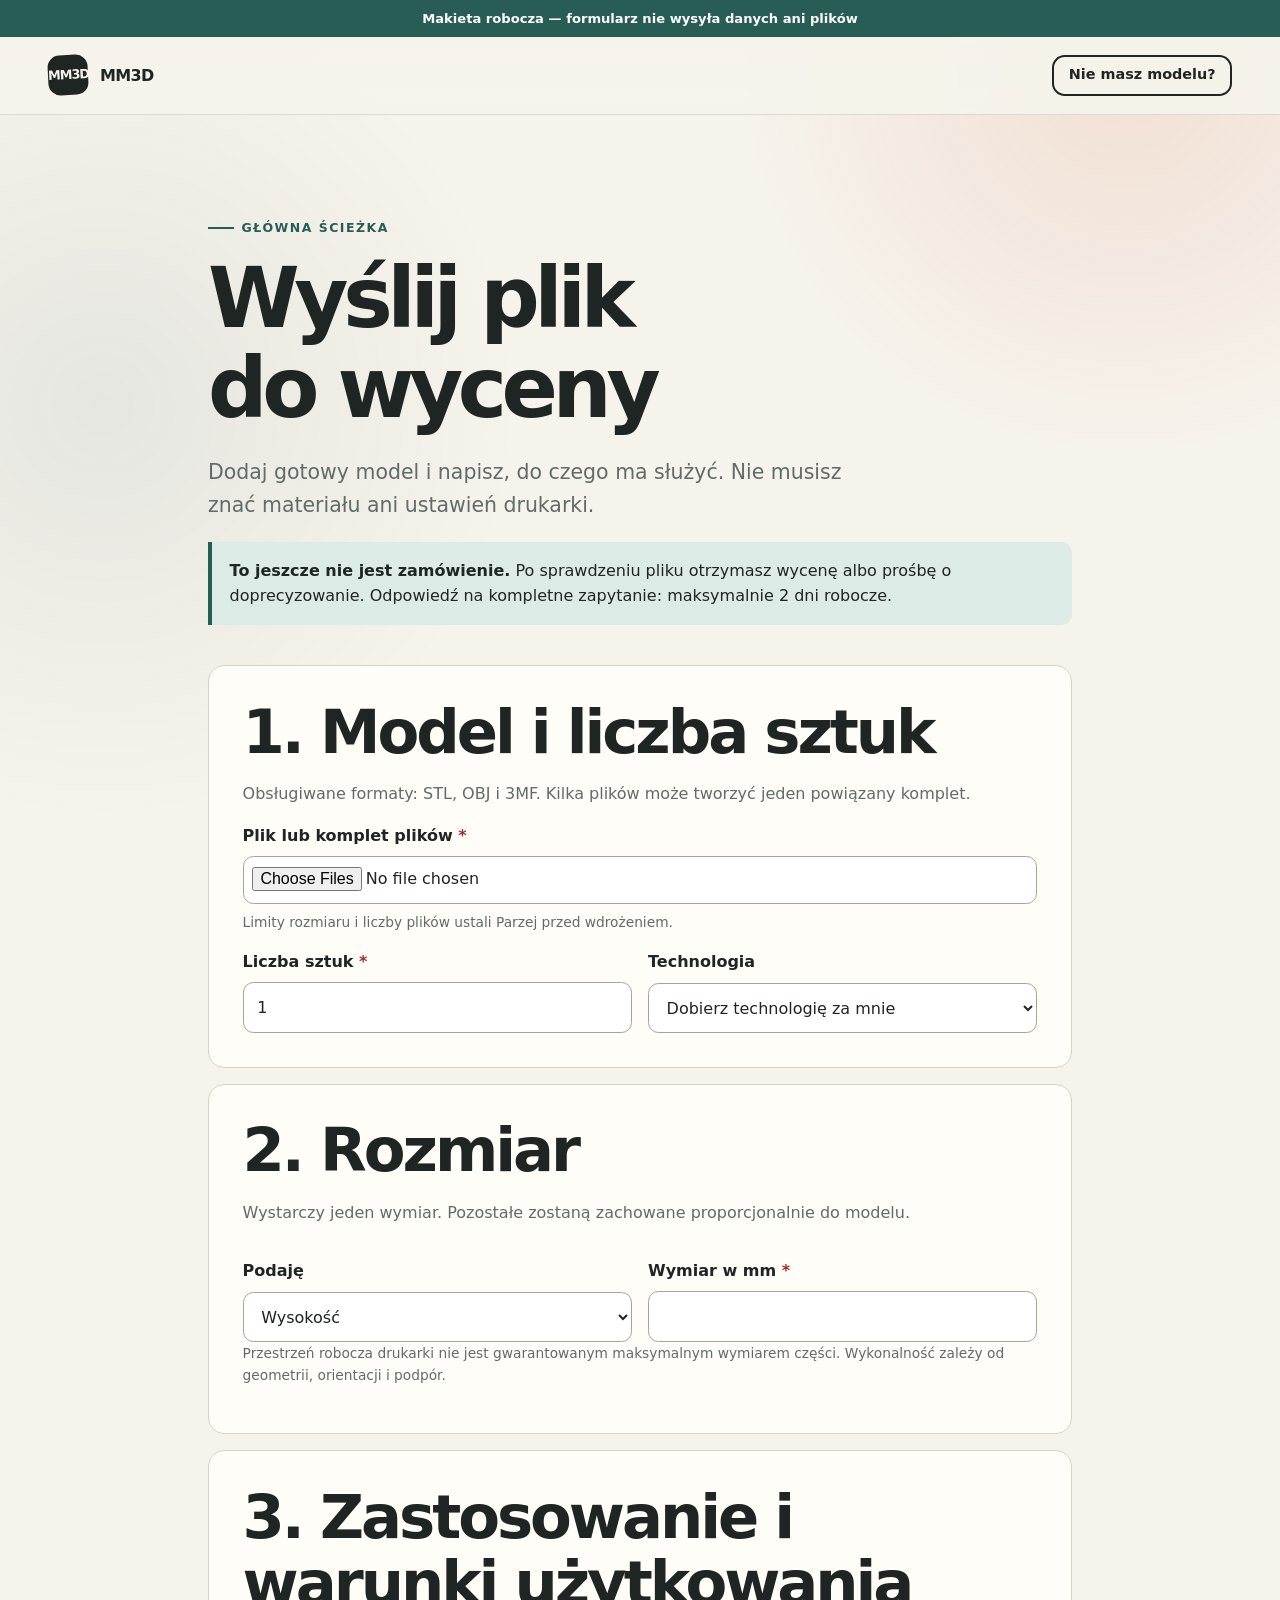
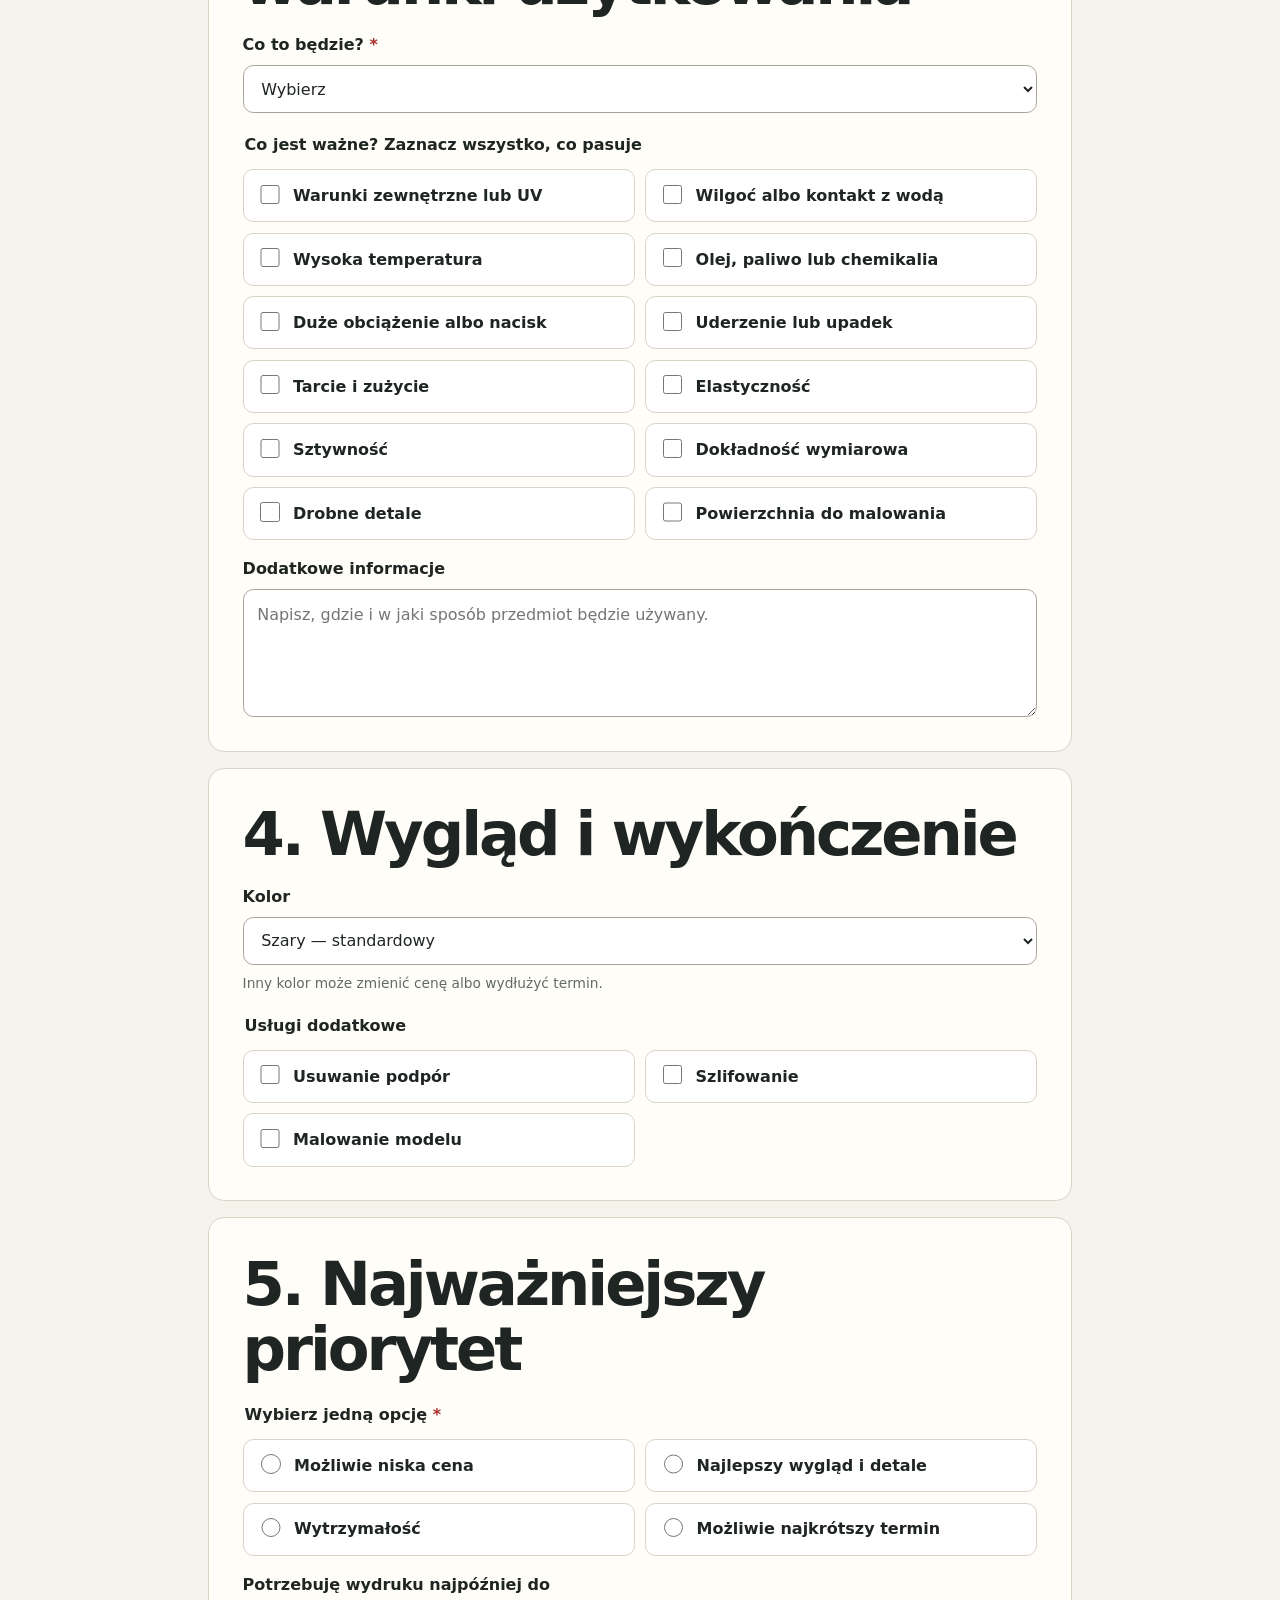
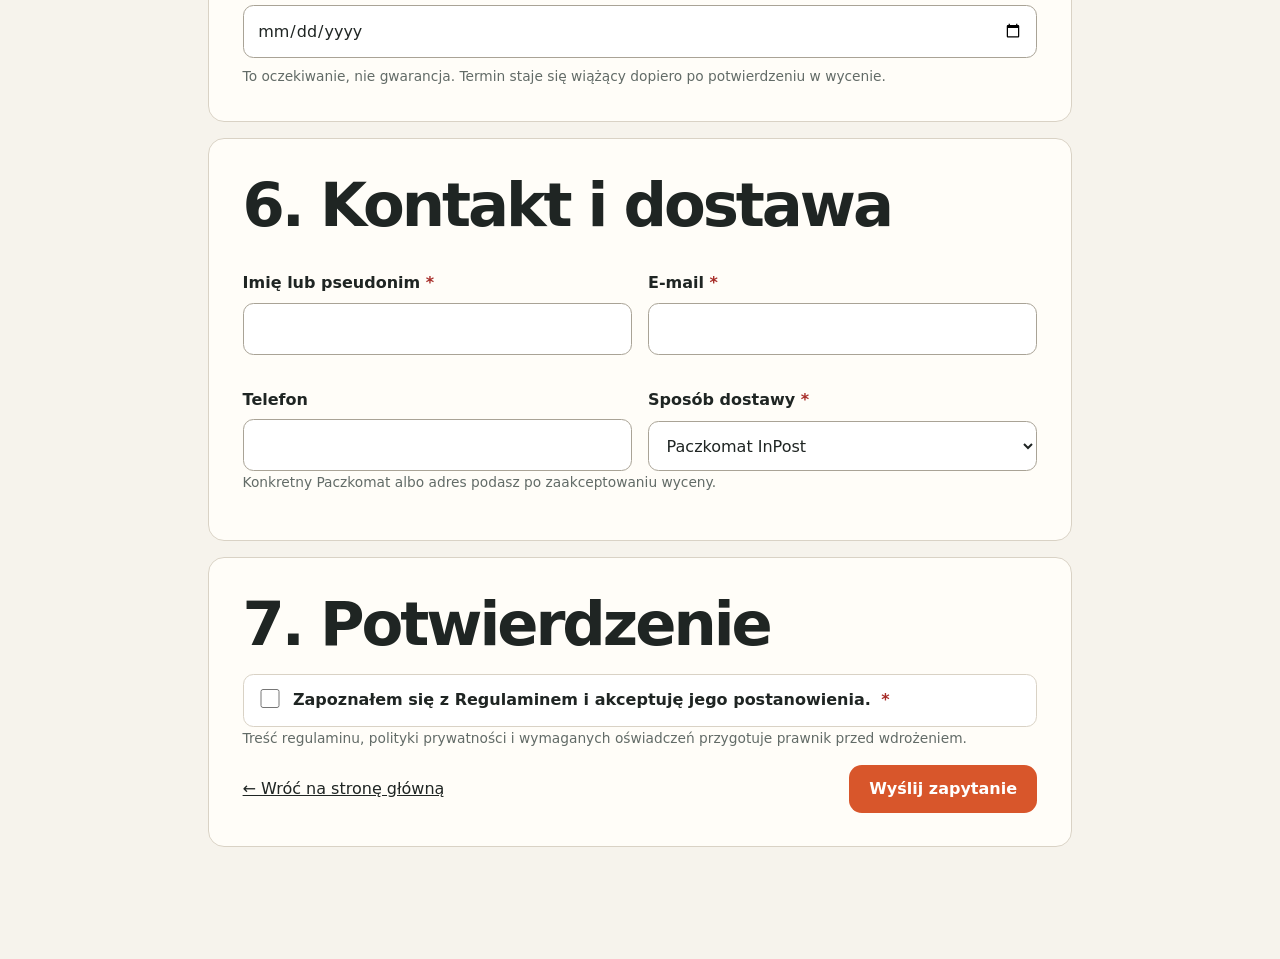
==== prototype/wycena-druku.html @ 3cea1b80 "Complete business handoff and first website prototype" ====
<!doctype html>
<html lang="pl">
  <head>
    <meta charset="utf-8">
    <meta name="viewport" content="width=device-width, initial-scale=1">
    <meta name="description" content="Wyślij plik do indywidualnej wyceny druku 3D w MM3D.">
    <title>Wyślij plik do wyceny — MM3D</title>
    <link rel="icon" href="favicon.svg" type="image/svg+xml">
    <link rel="stylesheet" href="styles.css">
    <script src="app.js" defer></script>
  </head>
  <body>
    <a class="skip-link" href="#main">Przejdź do formularza</a>
    <div class="prototype-banner">Makieta robocza — formularz nie wysyła danych ani plików</div>
    <header class="site-header">
      <div class="nav-shell">
        <a class="brand" href="index.html"><span class="brand-mark" aria-hidden="true">MM3D</span><span>MM3D</span></a>
        <a class="button secondary small" href="modelowanie.html">Nie masz modelu?</a>
      </div>
    </header>

    <main id="main">
      <header class="page-hero">
        <p class="eyebrow">Główna ścieżka</p>
        <h1>Wyślij plik do wyceny</h1>
        <p class="lead">Dodaj gotowy model i napisz, do czego ma służyć. Nie musisz znać materiału ani ustawień drukarki.</p>
        <div class="notice"><strong>To jeszcze nie jest zamówienie.</strong> Po sprawdzeniu pliku otrzymasz wycenę albo prośbę o doprecyzowanie. Odpowiedź na kompletne zapytanie: maksymalnie 2 dni robocze.</div>
      </header>

      <form class="form-shell" data-prototype-form>
        <section class="form-section">
          <h2>1. Model i liczba sztuk</h2>
          <p>Obsługiwane formaty: STL, OBJ i 3MF. Kilka plików może tworzyć jeden powiązany komplet.</p>
          <div class="field">
            <label for="print-files">Plik lub komplet plików <span class="required">*</span></label>
            <input id="print-files" name="print-files" type="file" accept=".stl,.obj,.3mf" multiple required>
            <span class="hint">Limity rozmiaru i liczby plików ustali Parzej przed wdrożeniem.</span>
          </div>
          <div class="field-grid">
            <div class="field"><label for="quantity">Liczba sztuk <span class="required">*</span></label><input id="quantity" name="quantity" type="number" min="1" value="1" required></div>
            <div class="field"><label for="technology">Technologia</label><select id="technology" name="technology"><option>Dobierz technologię za mnie</option><option>FDM</option><option>Druk żywiczny (SLA/MSLA)</option></select></div>
          </div>
        </section>

        <section class="form-section">
          <h2>2. Rozmiar</h2>
          <p>Wystarczy jeden wymiar. Pozostałe zostaną zachowane proporcjonalnie do modelu.</p>
          <div class="field-grid">
            <div class="field"><label for="dimension-type">Podaję</label><select id="dimension-type" name="dimension-type"><option>Wysokość</option><option>Szerokość</option><option>Długość</option></select></div>
            <div class="field"><label for="dimension">Wymiar w mm <span class="required">*</span></label><input id="dimension" name="dimension" type="number" min="0.1" step="0.1" required></div>
          </div>
          <p class="hint">Przestrzeń robocza drukarki nie jest gwarantowanym maksymalnym wymiarem części. Wykonalność zależy od geometrii, orientacji i podpór.</p>
        </section>

        <section class="form-section">
          <h2>3. Zastosowanie i warunki użytkowania</h2>
          <div class="field"><label for="use-type">Co to będzie? <span class="required">*</span></label><select id="use-type" name="use-type" required><option value="">Wybierz</option><option>Figurka lub dekoracja</option><option>Element gry albo modelarstwa</option><option>Część użytkowa</option><option>Obudowa</option><option>Część mechaniczna lub ruchoma</option><option>Prototyp</option><option>Inne</option></select></div>
          <fieldset>
            <legend>Co jest ważne? Zaznacz wszystko, co pasuje</legend>
            <div class="choice-grid">
              <label class="choice"><input type="checkbox" name="conditions" value="uv">Warunki zewnętrzne lub UV</label>
              <label class="choice"><input type="checkbox" name="conditions" value="water">Wilgoć albo kontakt z wodą</label>
              <label class="choice"><input type="checkbox" name="conditions" value="temperature">Wysoka temperatura</label>
              <label class="choice"><input type="checkbox" name="conditions" value="chemicals">Olej, paliwo lub chemikalia</label>
              <label class="choice"><input type="checkbox" name="conditions" value="load">Duże obciążenie albo nacisk</label>
              <label class="choice"><input type="checkbox" name="conditions" value="impact">Uderzenie lub upadek</label>
              <label class="choice"><input type="checkbox" name="conditions" value="friction">Tarcie i zużycie</label>
              <label class="choice"><input type="checkbox" name="conditions" value="flexible">Elastyczność</label>
              <label class="choice"><input type="checkbox" name="conditions" value="rigid">Sztywność</label>
              <label class="choice"><input type="checkbox" name="conditions" value="precise">Dokładność wymiarowa</label>
              <label class="choice"><input type="checkbox" name="conditions" value="details">Drobne detale</label>
              <label class="choice"><input type="checkbox" name="conditions" value="painting">Powierzchnia do malowania</label>
            </div>
          </fieldset>
          <div class="field"><label for="usage-notes">Dodatkowe informacje</label><textarea id="usage-notes" name="usage-notes" placeholder="Napisz, gdzie i w jaki sposób przedmiot będzie używany."></textarea></div>
        </section>

        <section class="form-section">
          <h2>4. Wygląd i wykończenie</h2>
          <div class="field"><label for="color">Kolor</label><select id="color" name="color"><option>Szary — standardowy</option><option>Czarny</option><option>Biały</option><option>Bez preferencji</option><option>Inny — opiszę w uwagach</option></select><span class="hint">Inny kolor może zmienić cenę albo wydłużyć termin.</span></div>
          <fieldset>
            <legend>Usługi dodatkowe</legend>
            <div class="choice-grid">
              <label class="choice"><input type="checkbox" name="finishing" value="supports">Usuwanie podpór</label>
              <label class="choice"><input type="checkbox" name="finishing" value="sanding">Szlifowanie</label>
              <label class="choice"><input type="checkbox" name="finishing" value="painting">Malowanie modelu</label>
            </div>
          </fieldset>
        </section>

        <section class="form-section">
          <h2>5. Najważniejszy priorytet</h2>
          <fieldset>
            <legend>Wybierz jedną opcję <span class="required">*</span></legend>
            <div class="choice-grid">
              <label class="choice"><input type="radio" name="priority" value="price" required>Możliwie niska cena</label>
              <label class="choice"><input type="radio" name="priority" value="appearance">Najlepszy wygląd i detale</label>
              <label class="choice"><input type="radio" name="priority" value="strength">Wytrzymałość</label>
              <label class="choice"><input type="radio" name="priority" value="deadline">Możliwie najkrótszy termin</label>
            </div>
          </fieldset>
          <div class="field"><label for="wanted-date">Potrzebuję wydruku najpóźniej do</label><input id="wanted-date" name="wanted-date" type="date"><span class="hint">To oczekiwanie, nie gwarancja. Termin staje się wiążący dopiero po potwierdzeniu w wycenie.</span></div>
        </section>

        <section class="form-section">
          <h2>6. Kontakt i dostawa</h2>
          <div class="field-grid">
            <div class="field"><label for="name">Imię lub pseudonim <span class="required">*</span></label><input id="name" name="name" autocomplete="name" required></div>
            <div class="field"><label for="email">E-mail <span class="required">*</span></label><input id="email" name="email" type="email" autocomplete="email" required></div>
            <div class="field"><label for="phone">Telefon</label><input id="phone" name="phone" type="tel" autocomplete="tel"></div>
            <div class="field"><label for="delivery">Sposób dostawy <span class="required">*</span></label><select id="delivery" name="delivery" required><option>Paczkomat InPost</option><option>Kurier InPost</option></select></div>
          </div>
          <p class="hint">Konkretny Paczkomat albo adres podasz po zaakceptowaniu wyceny.</p>
        </section>

        <section class="form-section">
          <h2>7. Potwierdzenie</h2>
          <label class="choice"><input type="checkbox" name="terms" required>Zapoznałem się z Regulaminem i akceptuję jego postanowienia. <span class="required">*</span></label>
          <p class="hint">Treść regulaminu, polityki prywatności i wymaganych oświadczeń przygotuje prawnik przed wdrożeniem.</p>
          <div class="form-actions"><a href="index.html">← Wróć na stronę główną</a><button class="button" type="submit">Wyślij zapytanie</button></div>
          <div class="form-result" tabindex="-1" data-form-result>To jest makieta. W produkcyjnej stronie zobaczysz tu numer sprawy i otrzymasz podsumowanie e-mailem.</div>
        </section>
      </form>
    </main>
  </body>
</html>
---- prototype/styles.css ----
:root {
  color-scheme: light;
  --ink: #1f2523;
  --muted: #626b67;
  --paper: #f6f3ec;
  --surface: #fffdf8;
  --surface-strong: #ebe5d8;
  --line: #d9d2c5;
  --brand: #d8562b;
  --brand-dark: #9f3718;
  --accent: #275d54;
  --accent-soft: #dcebe5;
  --focus: #1167d8;
  --danger: #a72c28;
  --shadow: 0 18px 50px rgb(31 37 35 / 10%);
  --radius-sm: 0.65rem;
  --radius: 1rem;
  --radius-lg: 1.5rem;
  --max: 74rem;
}

* {
  box-sizing: border-box;
}

html {
  scroll-behavior: smooth;
}

body {
  margin: 0;
  background: var(--paper);
  color: var(--ink);
  font-family: Inter, ui-sans-serif, system-ui, -apple-system, BlinkMacSystemFont, "Segoe UI", sans-serif;
  line-height: 1.6;
}

body::before {
  position: fixed;
  inset: 0;
  z-index: -1;
  background:
    radial-gradient(circle at 88% 8%, rgb(216 86 43 / 12%), transparent 24rem),
    radial-gradient(circle at 8% 45%, rgb(39 93 84 / 8%), transparent 26rem);
  content: "";
  pointer-events: none;
}

a {
  color: inherit;
}

img,
svg {
  display: block;
  max-width: 100%;
}

button,
input,
select,
textarea {
  font: inherit;
}

:focus-visible {
  outline: 3px solid var(--focus);
  outline-offset: 3px;
}

.skip-link {
  position: fixed;
  top: 0.75rem;
  left: 0.75rem;
  z-index: 100;
  padding: 0.7rem 1rem;
  border-radius: var(--radius-sm);
  background: var(--ink);
  color: white;
  transform: translateY(-160%);
}

.skip-link:focus {
  transform: translateY(0);
}

.site-header {
  position: sticky;
  top: 0;
  z-index: 20;
  border-bottom: 1px solid rgb(217 210 197 / 80%);
  background: rgb(246 243 236 / 92%);
  backdrop-filter: blur(12px);
}

.nav-shell,
.section,
.hero,
.footer-shell {
  width: min(calc(100% - 2rem), var(--max));
  margin-inline: auto;
}

.nav-shell {
  display: flex;
  min-height: 4.8rem;
  align-items: center;
  justify-content: space-between;
  gap: 1.2rem;
}

.brand {
  display: inline-flex;
  align-items: center;
  gap: 0.75rem;
  color: var(--ink);
  font-weight: 900;
  letter-spacing: -0.04em;
  text-decoration: none;
}

.brand-mark {
  display: grid;
  width: 2.5rem;
  height: 2.5rem;
  place-items: center;
  border-radius: 0.75rem;
  background: var(--ink);
  color: var(--paper);
  font-size: 0.8rem;
  letter-spacing: -0.08em;
  transform: rotate(-3deg);
}

.nav-links {
  display: flex;
  align-items: center;
  gap: 1.25rem;
}

.nav-links a:not(.button) {
  color: var(--muted);
  font-size: 0.95rem;
  font-weight: 700;
  text-decoration: none;
}

.nav-links a:hover {
  color: var(--ink);
}

.menu-button {
  display: none;
  min-width: 2.8rem;
  min-height: 2.8rem;
  border: 1px solid var(--line);
  border-radius: var(--radius-sm);
  background: var(--surface);
  color: var(--ink);
  font-weight: 800;
}

.hero {
  display: grid;
  min-height: 40rem;
  align-items: center;
  grid-template-columns: minmax(0, 1.08fr) minmax(19rem, 0.92fr);
  gap: clamp(2rem, 6vw, 6rem);
  padding-block: clamp(4rem, 9vw, 7.5rem);
}

.eyebrow {
  display: inline-flex;
  align-items: center;
  gap: 0.5rem;
  margin: 0 0 1rem;
  color: var(--accent);
  font-size: 0.78rem;
  font-weight: 900;
  letter-spacing: 0.12em;
  text-transform: uppercase;
}

.eyebrow::before {
  width: 1.6rem;
  height: 2px;
  background: currentColor;
  content: "";
}

h1,
h2,
h3,
p {
  margin-top: 0;
}

h1,
h2,
h3 {
  line-height: 1.08;
  text-wrap: balance;
}

h1 {
  max-width: 12ch;
  margin-bottom: 1.4rem;
  font-size: clamp(3rem, 8vw, 6.4rem);
  letter-spacing: -0.065em;
}

h2 {
  margin-bottom: 1rem;
  font-size: clamp(2rem, 4.8vw, 3.8rem);
  letter-spacing: -0.05em;
}

h3 {
  margin-bottom: 0.65rem;
  font-size: 1.25rem;
  letter-spacing: -0.025em;
}

.lead {
  max-width: 42rem;
  color: var(--muted);
  font-size: clamp(1.05rem, 2vw, 1.28rem);
}

.actions {
  display: flex;
  flex-wrap: wrap;
  gap: 0.8rem;
  margin-top: 2rem;
}

.button {
  display: inline-flex;
  min-height: 3rem;
  align-items: center;
  justify-content: center;
  gap: 0.55rem;
  padding: 0.78rem 1.15rem;
  border: 2px solid transparent;
  border-radius: 0.8rem;
  background: var(--brand);
  color: white;
  font-weight: 850;
  line-height: 1.1;
  text-align: center;
  text-decoration: none;
  transition: transform 160ms ease, background 160ms ease;
}

.button:hover {
  background: var(--brand-dark);
  transform: translateY(-2px);
}

.button.secondary {
  border-color: var(--ink);
  background: transparent;
  color: var(--ink);
}

.button.secondary:hover {
  background: var(--ink);
  color: white;
}

.button.small {
  min-height: 2.6rem;
  padding: 0.65rem 0.9rem;
  font-size: 0.9rem;
}

.hero-art {
  position: relative;
  min-height: 31rem;
}

.machine-card {
  position: absolute;
  inset: 2.2rem 0 0 2rem;
  overflow: hidden;
  border: 1px solid rgb(255 255 255 / 30%);
  border-radius: 2rem;
  background: var(--ink);
  box-shadow: var(--shadow);
  color: white;
  transform: rotate(2deg);
}

.machine-card::before,
.machine-card::after {
  position: absolute;
  border-radius: 50%;
  content: "";
}

.machine-card::before {
  top: -5rem;
  right: -4rem;
  width: 17rem;
  height: 17rem;
  background: var(--brand);
  opacity: 0.85;
}

.machine-card::after {
  bottom: -7rem;
  left: -6rem;
  width: 19rem;
  height: 19rem;
  border: 3rem solid var(--accent);
  opacity: 0.75;
}

.machine-grid {
  position: absolute;
  inset: 0;
  background-image:
    linear-gradient(rgb(255 255 255 / 6%) 1px, transparent 1px),
    linear-gradient(90deg, rgb(255 255 255 / 6%) 1px, transparent 1px);
  background-size: 2rem 2rem;
}

.machine-copy {
  position: absolute;
  right: 2rem;
  bottom: 2rem;
  left: 2rem;
  z-index: 2;
}

.machine-copy strong {
  display: block;
  max-width: 9ch;
  margin-bottom: 0.8rem;
  font-size: clamp(2rem, 5vw, 4.2rem);
  line-height: 0.92;
  letter-spacing: -0.06em;
}

.floating-note {
  position: absolute;
  top: 0;
  left: 0;
  z-index: 3;
  max-width: 13rem;
  padding: 1rem 1.1rem;
  border: 1px solid var(--line);
  border-radius: var(--radius);
  background: var(--surface);
  box-shadow: 0 12px 35px rgb(31 37 35 / 14%);
  font-size: 0.9rem;
  font-weight: 800;
  transform: rotate(-4deg);
}

.trust-row {
  display: grid;
  width: min(calc(100% - 2rem), var(--max));
  margin: -1.5rem auto 0;
  border: 1px solid var(--line);
  border-radius: var(--radius-lg);
  background: var(--surface);
  box-shadow: 0 10px 30px rgb(31 37 35 / 6%);
  grid-template-columns: repeat(3, 1fr);
}

.trust-item {
  padding: 1.25rem 1.5rem;
  text-align: center;
}

.trust-item + .trust-item {
  border-left: 1px solid var(--line);
}

.trust-item strong {
  display: block;
}

.trust-item span {
  color: var(--muted);
  font-size: 0.9rem;
}

.section {
  padding-block: clamp(4.5rem, 9vw, 8rem);
}

.section.compact {
  padding-block: 3.5rem;
}

.section-head {
  display: flex;
  align-items: end;
  justify-content: space-between;
  gap: 2rem;
  margin-bottom: 2.5rem;
}

.section-head > div {
  max-width: 48rem;
}

.section-head p {
  max-width: 37rem;
  color: var(--muted);
}

.grid-2,
.grid-3,
.grid-4 {
  display: grid;
  gap: 1rem;
}

.grid-2 {
  grid-template-columns: repeat(2, minmax(0, 1fr));
}

.grid-3 {
  grid-template-columns: repeat(3, minmax(0, 1fr));
}

.grid-4 {
  grid-template-columns: repeat(4, minmax(0, 1fr));
}

.card {
  border: 1px solid var(--line);
  border-radius: var(--radius);
  background: var(--surface);
  box-shadow: 0 8px 25px rgb(31 37 35 / 4%);
}

.card-body {
  padding: 1.4rem;
}

.service-card {
  display: flex;
  min-height: 20rem;
  flex-direction: column;
  justify-content: space-between;
  padding: 1.6rem;
}

.service-card.primary {
  background: var(--ink);
  color: white;
}

.service-card p {
  color: var(--muted);
}

.service-card.primary p {
  color: rgb(255 255 255 / 72%);
}

.service-number {
  color: var(--brand);
  font-size: 0.8rem;
  font-weight: 900;
  letter-spacing: 0.12em;
}

.steps {
  counter-reset: steps;
}

.step {
  position: relative;
  padding: 1.5rem 1.2rem 1.2rem;
  border-top: 2px solid var(--ink);
  counter-increment: steps;
}

.step::before {
  display: grid;
  width: 2rem;
  height: 2rem;
  margin-bottom: 1.5rem;
  place-items: center;
  border-radius: 50%;
  background: var(--ink);
  color: white;
  content: counter(steps, decimal-leading-zero);
  font-size: 0.72rem;
  font-weight: 900;
}

.step p,
.muted {
  color: var(--muted);
}

.human-panel {
  display: grid;
  overflow: hidden;
  border-radius: var(--radius-lg);
  background: var(--accent);
  color: white;
  grid-template-columns: 1.1fr 0.9fr;
}

.human-copy {
  padding: clamp(2rem, 6vw, 5rem);
}

.human-copy p {
  max-width: 42rem;
  color: rgb(255 255 255 / 78%);
}

.human-side {
  display: grid;
  min-height: 25rem;
  place-items: center;
  background:
    linear-gradient(135deg, transparent 44%, rgb(255 255 255 / 9%) 44% 56%, transparent 56%),
    var(--brand);
  background-size: 4rem 4rem;
}

.human-side span {
  max-width: 9ch;
  font-size: clamp(2rem, 5vw, 4.5rem);
  font-weight: 900;
  line-height: 0.94;
  letter-spacing: -0.06em;
  text-align: center;
  transform: rotate(-5deg);
}

.portfolio-grid {
  display: grid;
  grid-template-columns: repeat(12, 1fr);
  gap: 1rem;
}

.portfolio-card {
  grid-column: span 4;
  overflow: hidden;
}

.portfolio-card.wide {
  grid-column: span 8;
}

.portfolio-visual {
  position: relative;
  min-height: 18rem;
  overflow: hidden;
  background: var(--surface-strong);
}

.portfolio-visual::before,
.portfolio-visual::after {
  position: absolute;
  content: "";
}

.portfolio-visual::before {
  top: 20%;
  left: 25%;
  width: 48%;
  height: 58%;
  border-radius: 38% 62% 48% 52% / 55% 35% 65% 45%;
  background: var(--accent);
  box-shadow: 1.2rem 1.2rem 0 rgb(216 86 43 / 40%);
  transform: rotate(-8deg);
}

.portfolio-visual.resin::before {
  border-radius: 40% 40% 18% 18%;
  background: var(--brand);
  box-shadow: inset 0 -2rem 0 rgb(31 37 35 / 18%);
}

.portfolio-visual.utility::before {
  top: 27%;
  left: 19%;
  width: 62%;
  height: 43%;
  border-radius: 1rem;
  background: var(--ink);
  box-shadow: inset 0 0 0 1.7rem var(--accent-soft);
}

.tag-list {
  display: flex;
  flex-wrap: wrap;
  gap: 0.4rem;
}

.tag {
  display: inline-flex;
  padding: 0.28rem 0.55rem;
  border-radius: 99rem;
  background: var(--accent-soft);
  color: var(--accent);
  font-size: 0.72rem;
  font-weight: 900;
  letter-spacing: 0.04em;
  text-transform: uppercase;
}

.faq-list {
  max-width: 54rem;
  margin-inline: auto;
}

details {
  border-top: 1px solid var(--line);
}

details:last-child {
  border-bottom: 1px solid var(--line);
}

summary {
  padding: 1.35rem 2.5rem 1.35rem 0;
  cursor: pointer;
  font-size: 1.05rem;
  font-weight: 850;
}

details p {
  max-width: 47rem;
  padding-bottom: 1.2rem;
  color: var(--muted);
}

.cta-panel {
  padding: clamp(2rem, 6vw, 5rem);
  border-radius: var(--radius-lg);
  background: var(--ink);
  color: white;
  text-align: center;
}

.cta-panel h2,
.cta-panel p {
  margin-inline: auto;
}

.cta-panel p {
  max-width: 42rem;
  color: rgb(255 255 255 / 72%);
}

.cta-panel .actions {
  justify-content: center;
}

.cta-panel .button.secondary {
  border-color: white;
  color: white;
}

.site-footer {
  margin-top: 4rem;
  border-top: 1px solid var(--line);
}

.footer-shell {
  display: grid;
  padding-block: 3rem;
  grid-template-columns: 1.2fr 0.8fr;
  gap: 2rem;
}

.footer-links {
  display: flex;
  flex-wrap: wrap;
  justify-content: flex-end;
  gap: 1rem;
}

.footer-links a {
  color: var(--muted);
}

.prototype-banner {
  padding: 0.5rem 1rem;
  background: var(--accent);
  color: white;
  font-size: 0.82rem;
  font-weight: 800;
  text-align: center;
}

.page-hero {
  width: min(calc(100% - 2rem), 54rem);
  margin-inline: auto;
  padding-block: clamp(3.5rem, 8vw, 6rem) 2.5rem;
}

.page-hero h1 {
  max-width: 15ch;
  font-size: clamp(2.8rem, 7vw, 5.2rem);
}

.form-shell {
  width: min(calc(100% - 2rem), 54rem);
  margin-inline: auto;
  padding-bottom: 6rem;
}

.form-section {
  margin-bottom: 1rem;
  padding: clamp(1.25rem, 4vw, 2.1rem);
  border: 1px solid var(--line);
  border-radius: var(--radius);
  background: var(--surface);
}

.form-section > p {
  color: var(--muted);
}

.field-grid {
  display: grid;
  grid-template-columns: repeat(2, minmax(0, 1fr));
  gap: 1rem;
}

.field {
  display: grid;
  gap: 0.45rem;
  margin-top: 1rem;
}

.field.full {
  grid-column: 1 / -1;
}

label,
legend {
  font-weight: 800;
}

.hint {
  color: var(--muted);
  font-size: 0.86rem;
}

input,
select,
textarea {
  width: 100%;
  min-height: 3rem;
  padding: 0.75rem 0.85rem;
  border: 1px solid #a9a396;
  border-radius: var(--radius-sm);
  background: white;
  color: var(--ink);
}

textarea {
  min-height: 8rem;
  resize: vertical;
}

input[type="file"] {
  padding: 0.55rem;
}

fieldset {
  min-width: 0;
  margin: 1.2rem 0 0;
  padding: 0;
  border: 0;
}

.choice-grid {
  display: grid;
  grid-template-columns: repeat(2, minmax(0, 1fr));
  gap: 0.65rem;
  margin-top: 0.7rem;
}

.choice {
  display: flex;
  min-height: 3.2rem;
  align-items: start;
  gap: 0.65rem;
  padding: 0.8rem;
  border: 1px solid var(--line);
  border-radius: var(--radius-sm);
  background: white;
  font-weight: 650;
}

.choice input {
  width: 1.2rem;
  min-height: 1.2rem;
  margin-top: 0.1rem;
}

.notice {
  padding: 1rem 1.1rem;
  border-left: 4px solid var(--accent);
  border-radius: 0 var(--radius-sm) var(--radius-sm) 0;
  background: var(--accent-soft);
}

.notice.warning {
  border-left-color: var(--brand);
  background: #f7e5dc;
}

.required {
  color: var(--danger);
}

.form-actions {
  display: flex;
  align-items: center;
  justify-content: space-between;
  gap: 1rem;
  margin-top: 1rem;
}

.form-result {
  display: none;
  margin-top: 1rem;
  padding: 1rem;
  border-radius: var(--radius-sm);
  background: var(--accent-soft);
  color: var(--accent);
  font-weight: 800;
}

.form-result.visible {
  display: block;
}

@media (max-width: 58rem) {
  .menu-button {
    display: inline-grid;
    place-items: center;
  }

  .nav-links {
    position: absolute;
    top: 100%;
    right: 1rem;
    left: 1rem;
    display: none;
    align-items: stretch;
    padding: 1rem;
    border: 1px solid var(--line);
    border-radius: var(--radius);
    background: var(--surface);
    box-shadow: var(--shadow);
    flex-direction: column;
  }

  .nav-links.open {
    display: flex;
  }

  .hero {
    min-height: auto;
    grid-template-columns: 1fr;
  }

  .hero-art {
    min-height: 25rem;
  }

  .grid-4 {
    grid-template-columns: repeat(2, minmax(0, 1fr));
  }

  .grid-3 {
    grid-template-columns: 1fr;
  }

  .human-panel,
  .footer-shell {
    grid-template-columns: 1fr;
  }

  .portfolio-card,
  .portfolio-card.wide {
    grid-column: span 6;
  }

  .footer-links {
    justify-content: flex-start;
  }
}

@media (max-width: 40rem) {
  .nav-shell,
  .section,
  .hero,
  .footer-shell,
  .trust-row,
  .page-hero,
  .form-shell {
    width: min(calc(100% - 1.25rem), var(--max));
  }

  .nav-shell {
    min-height: 4.2rem;
  }

  h1 {
    font-size: clamp(2.65rem, 15vw, 4.3rem);
  }

  .hero {
    padding-top: 3rem;
  }

  .hero-art {
    min-height: 22rem;
  }

  .machine-card {
    inset: 1.5rem 0 0 0.8rem;
  }

  .floating-note {
    left: -0.2rem;
  }

  .trust-row,
  .grid-2,
  .grid-4,
  .field-grid,
  .choice-grid {
    grid-template-columns: 1fr;
  }

  .trust-item + .trust-item {
    border-top: 1px solid var(--line);
    border-left: 0;
  }

  .section-head,
  .form-actions {
    align-items: stretch;
    flex-direction: column;
  }

  .portfolio-card,
  .portfolio-card.wide {
    grid-column: 1 / -1;
  }

  .actions .button,
  .form-actions .button {
    width: 100%;
  }
}

@media (prefers-reduced-motion: reduce) {
  *,
  *::before,
  *::after {
    scroll-behavior: auto !important;
    transition-duration: 0.01ms !important;
  }
}
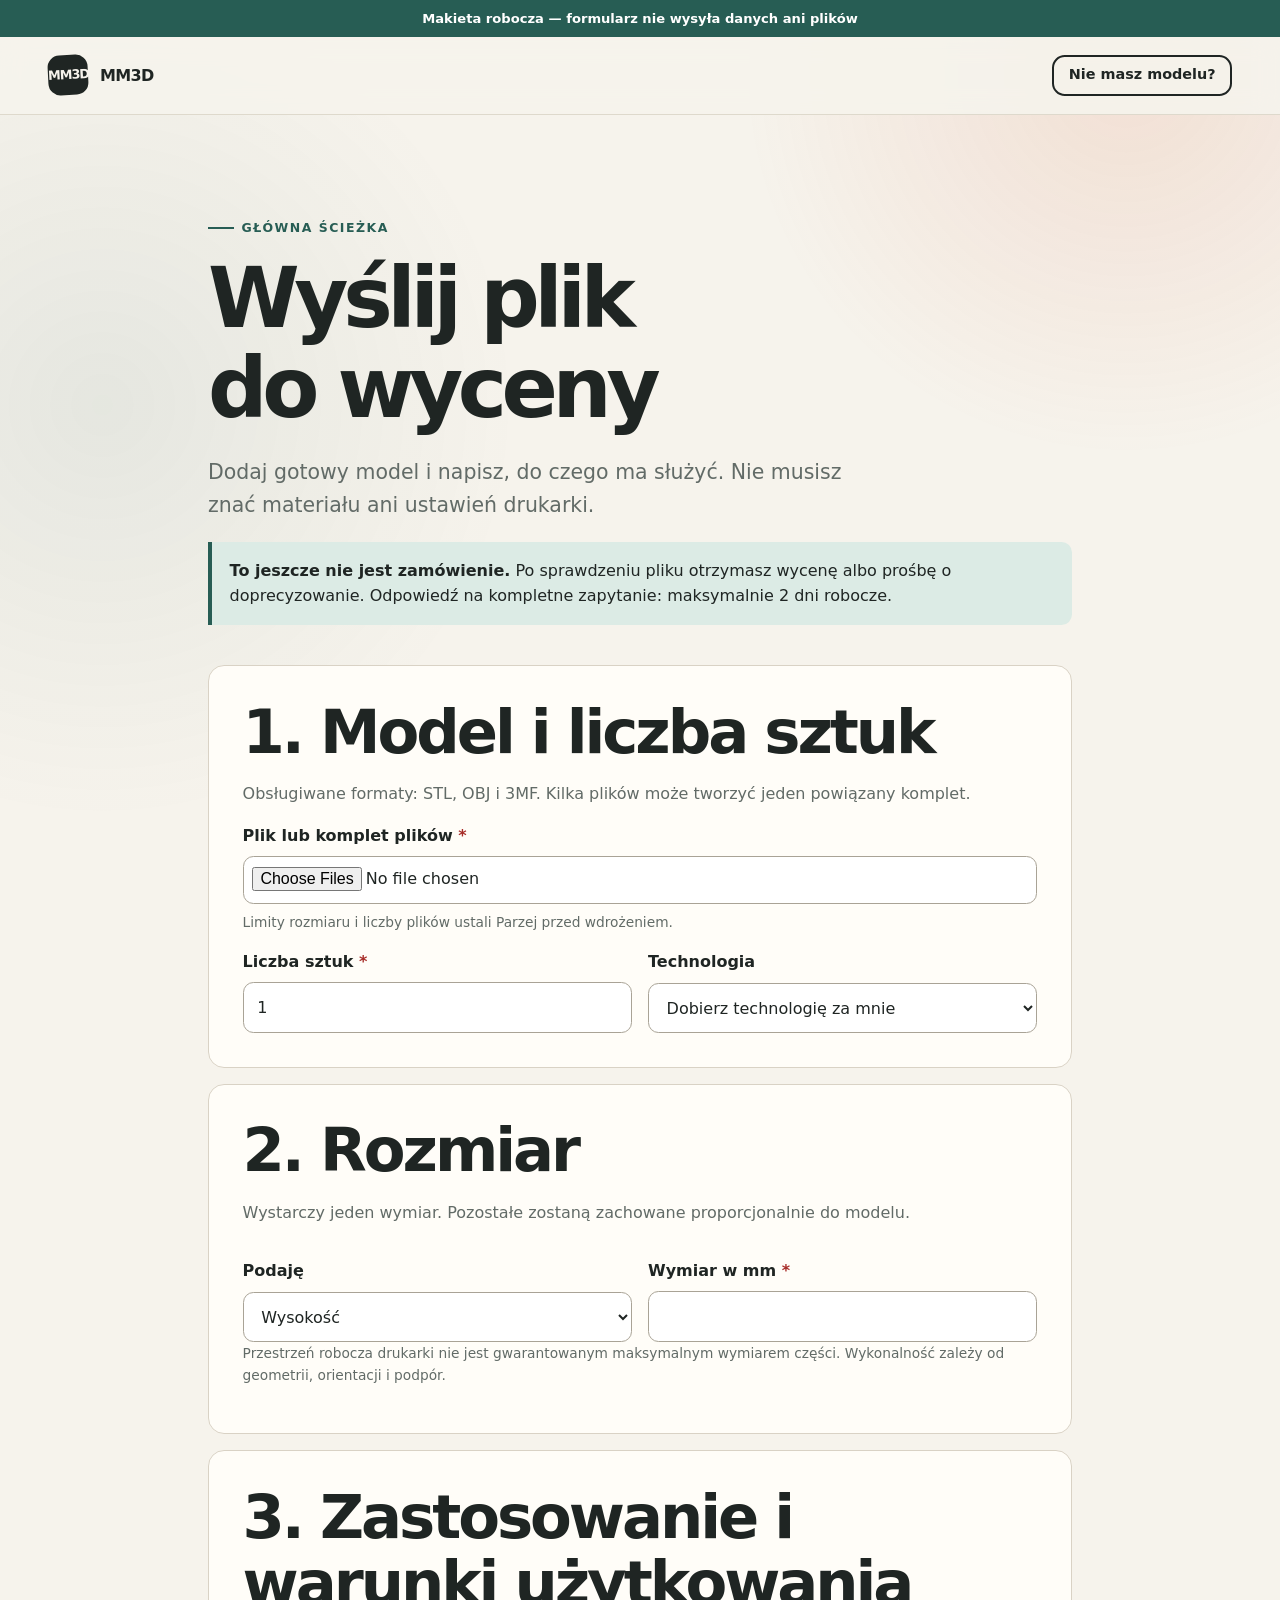
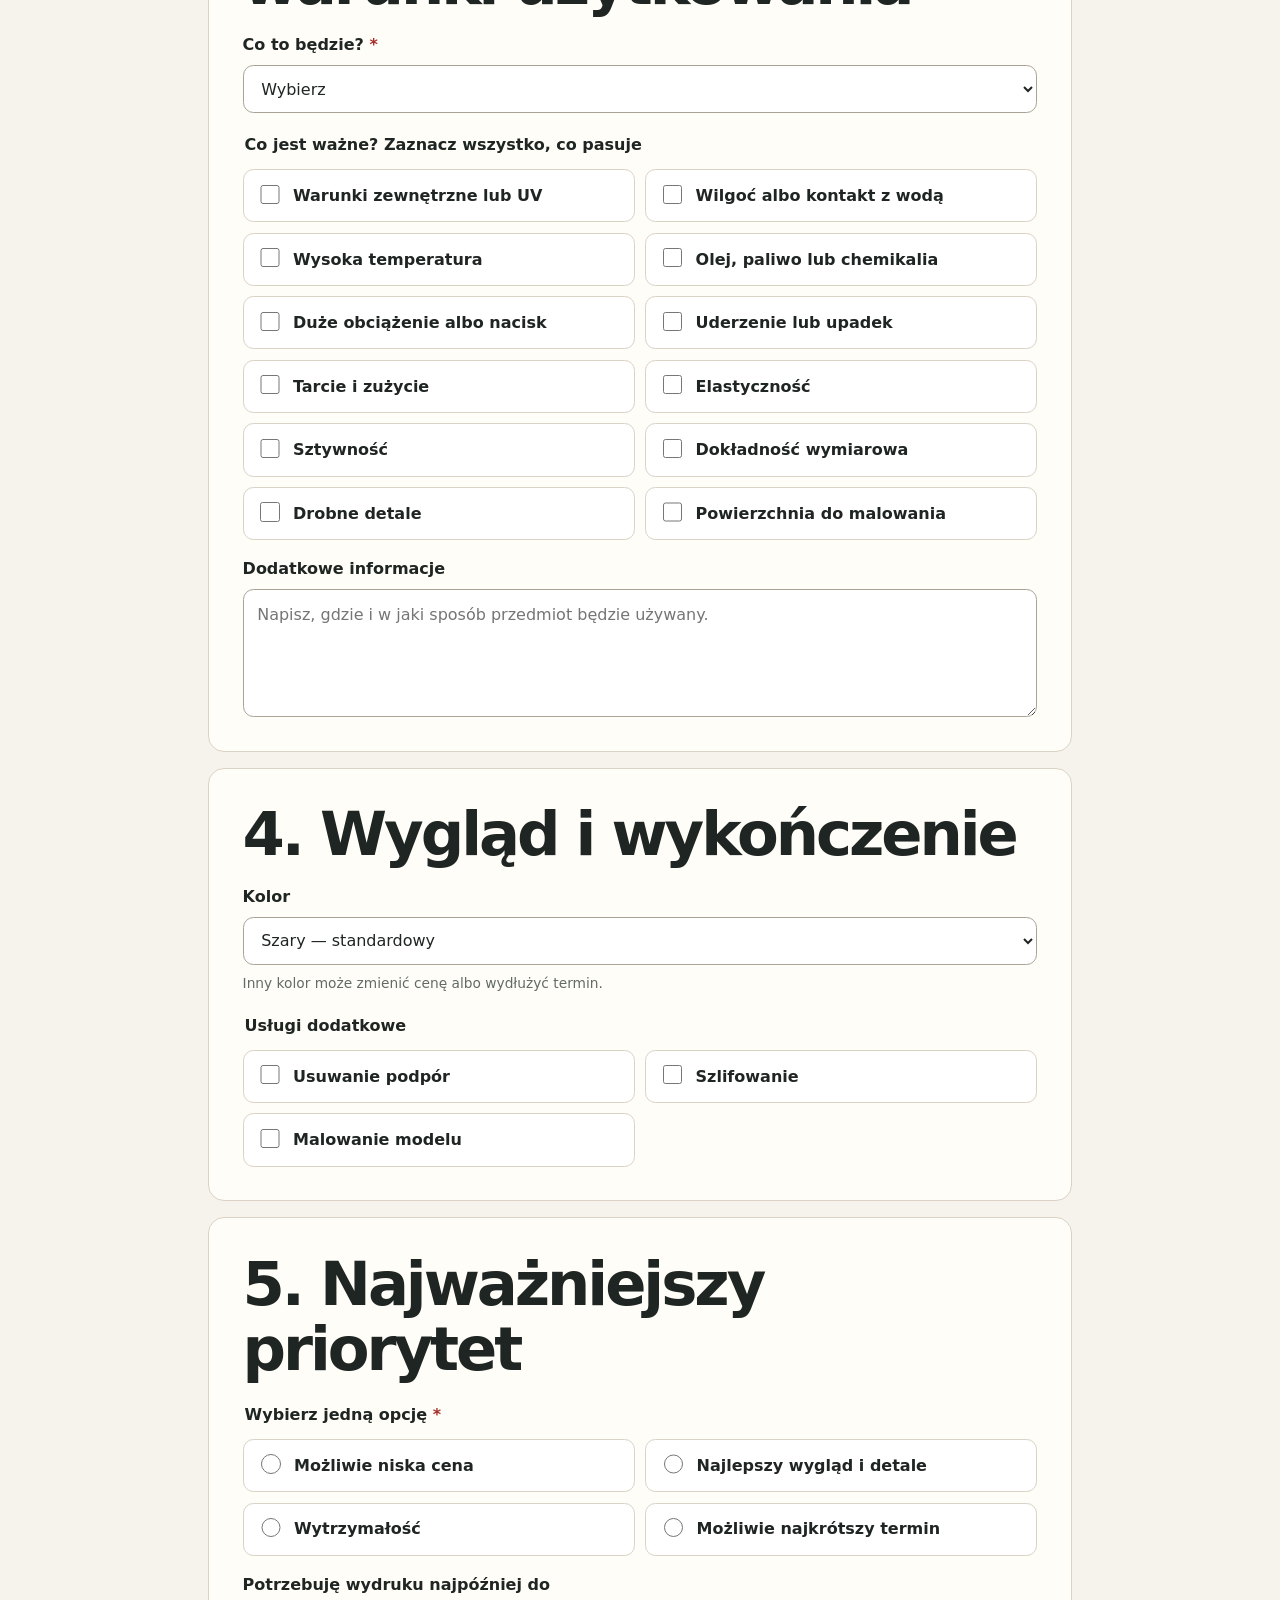
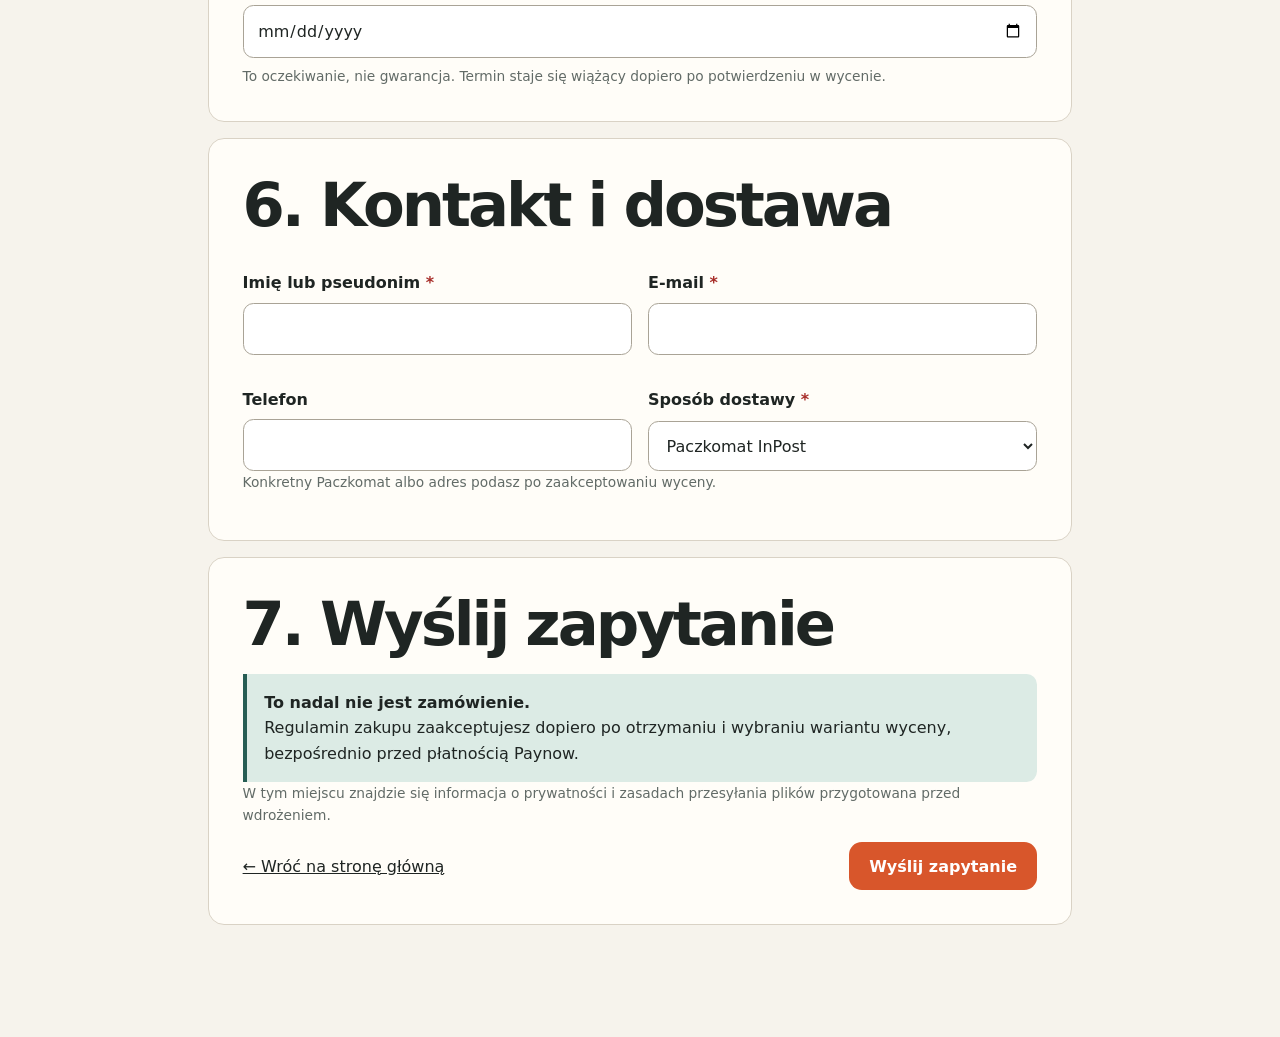
==== commit 0c351ba0: "Define checkout confirmation and payment outcomes" ====
--- a/prototype/wycena-druku.html
+++ b/prototype/wycena-druku.html
@@ -114,9 +114,9 @@
         </section>
 
         <section class="form-section">
-          <h2>7. Potwierdzenie</h2>
-          <label class="choice"><input type="checkbox" name="terms" required>Zapoznałem się z Regulaminem i akceptuję jego postanowienia. <span class="required">*</span></label>
-          <p class="hint">Treść regulaminu, polityki prywatności i wymaganych oświadczeń przygotuje prawnik przed wdrożeniem.</p>
+          <h2>7. Wyślij zapytanie</h2>
+          <div class="notice"><strong>To nadal nie jest zamówienie.</strong><br>Regulamin zakupu zaakceptujesz dopiero po otrzymaniu i wybraniu wariantu wyceny, bezpośrednio przed płatnością Paynow.</div>
+          <p class="hint">W tym miejscu znajdzie się informacja o prywatności i zasadach przesyłania plików przygotowana przed wdrożeniem.</p>
           <div class="form-actions"><a href="index.html">← Wróć na stronę główną</a><button class="button" type="submit">Wyślij zapytanie</button></div>
           <div class="form-result" tabindex="-1" data-form-result>To jest makieta. W produkcyjnej stronie zobaczysz tu numer sprawy i otrzymasz podsumowanie e-mailem.</div>
         </section>
